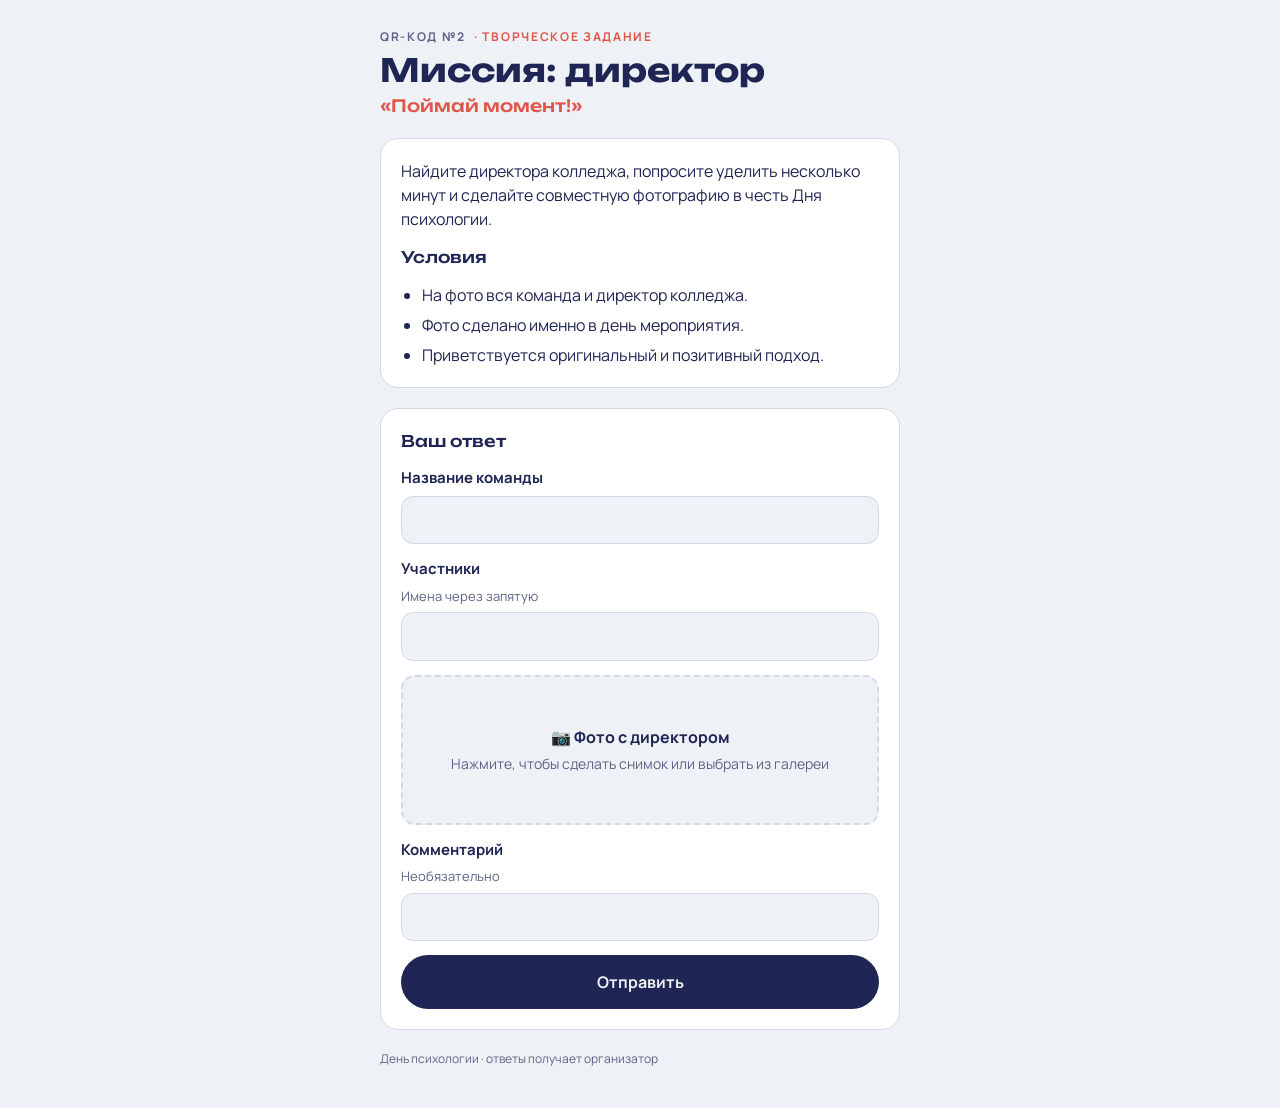
==== task2.html @ 3b7b5848 "Три задания с QR и отправкой ответов на почту Co-Authored-By: Claude Opus 5.5 <noreply@anthropic.com" ====
<!doctype html>
<html lang="ru">
<head>
<meta charset="utf-8">
<meta name="viewport" content="width=device-width, initial-scale=1, viewport-fit=cover">
<title>Миссия: директор</title>
<link rel="preconnect" href="https://fonts.googleapis.com">
<link rel="preconnect" href="https://fonts.gstatic.com" crossorigin>
<link rel="stylesheet" href="https://fonts.googleapis.com/css2?family=Unbounded:wght@500;700&family=Manrope:wght@400;500;700&display=swap">
<link rel="stylesheet" href="assets/style.css">
</head>
<body>
<main class="wrap">
  <header>
    <div class="eyebrow">QR-код №2 <span class="tag">· Творческое задание</span></div>
    <h1>Миссия: директор</h1>
    <p class="sub">«Поймай момент!»</p>
  </header>
  <section class="card">
    <p>Найдите директора колледжа, попросите уделить несколько минут и сделайте совместную фотографию в честь Дня психологии.</p>
    <h2>Условия</h2>
    <ul>
      <li>На фото вся команда и директор колледжа.</li>
      <li>Фото сделано именно в день мероприятия.</li>
      <li>Приветствуется оригинальный и позитивный подход.</li>
    </ul>
  </section>
  <form class="card" data-task="2" action="https://formsubmit.co/imash00012@gmail.com" method="POST" enctype="multipart/form-data" novalidate>
    <h2>Ваш ответ</h2>
    <input type="hidden" name="_subject" value="QR №2 · Миссия: директор">
    <input type="hidden" name="_captcha" value="false">
    <input type="hidden" name="_template" value="table">
    <input type="hidden" name="_next" value="">
    <input type="text" name="_honey" class="hp" tabindex="-1" autocomplete="off" aria-hidden="true">
    <input type="hidden" name="Задание" value="QR №2 · Миссия: директор">
    <label for="team">Название команды
      <input type="text" id="team" name="Команда" required data-msg="Напишите название команды." autocomplete="off">
    </label>
    <label for="members">Участники <small>Имена через запятую</small>
      <input type="text" id="members" name="Участники" autocomplete="off">
    </label>
    <div class="photo">
      <img hidden alt="">
      <div class="photo-hint">📷 Фото с директором<span>Нажмите, чтобы сделать снимок или выбрать из галереи</span></div>
      <input type="file" id="photo" name="attachment" accept="image/*" required data-msg="Добавьте фото с директором." aria-label="Фото с директором">
    </div>
    <p class="msg warn" id="date-warn" hidden>Похоже, это фото сделано не сегодня. По условиям нужен снимок, сделанный в день мероприятия.</p>
    <label for="comment">Комментарий <small>Необязательно</small>
      <input type="text" id="comment" name="Комментарий" autocomplete="off">
    </label>
    <p class="msg err" id="form-error" role="alert" hidden></p>
    <button class="btn" type="submit">Отправить</button>
  </form>
  <footer>День психологии · ответы получает организатор</footer>
</main>
<script src="assets/form.js"></script>
</body>
</html>
---- assets/style.css ----
/* Layout: one narrow phone column — task header, conditions, then the answer form */
:root{
  --paper:#eef1f5; --card:#ffffff; --ink:#1f2554; --muted:#5d6488; --accent:#e0564a; --line:#d5d9e4; --ok:#1f8a5b; --warn:#b5651d;
  --f-display:"Unbounded","Arial Black",system-ui,sans-serif;
  --f-body:"Manrope",system-ui,-apple-system,"Segoe UI",Roboto,sans-serif;
}
@media (prefers-color-scheme:dark){:root{
  --paper:#12152b; --card:#1b1f3b; --ink:#e9ebf7; --muted:#a3a8c9; --accent:#ff7a6e; --line:#2d3257; --ok:#4cc78e; --warn:#f0a35c; color-scheme:dark}}
*,*::before,*::after{box-sizing:border-box}
html,body{min-height:100%}
body{margin:0;background:var(--paper);color:var(--ink);font-family:var(--f-body);font-size:16px;line-height:1.5;
  padding-left:max(16px,env(safe-area-inset-left,0px));padding-right:max(16px,env(safe-area-inset-right,0px))}
[hidden]{display:none!important}
.wrap{max-width:520px;margin:0 auto;padding-block:28px 40px;display:flex;flex-direction:column;gap:20px}
.eyebrow{font-size:12px;letter-spacing:.14em;text-transform:uppercase;color:var(--muted);font-weight:700;display:flex;gap:8px;align-items:center;flex-wrap:wrap}
.tag{color:var(--accent)}
h1{font-family:var(--f-display);font-weight:700;font-size:clamp(24px,7.4vw,32px);line-height:1.15;margin:6px 0 4px;text-wrap:balance}
.sub{font-family:var(--f-display);font-weight:500;font-size:17px;margin:0;color:var(--accent)}
p{margin:0}
.lead{color:var(--muted)}
.card{background:var(--card);border:1.5px solid var(--line);border-radius:18px;padding:20px;display:flex;flex-direction:column;gap:14px}
.card h2{font-family:var(--f-display);font-weight:500;font-size:16px;margin:0}
.quote{font-family:var(--f-display);font-weight:500;font-size:clamp(18px,5.2vw,21px);line-height:1.4;margin:0;text-wrap:balance}
ol,ul{margin:0;padding-left:1.3em;display:flex;flex-direction:column;gap:6px}
label{display:flex;flex-direction:column;gap:6px;font-weight:700;font-size:15px}
label small{font-weight:400;color:var(--muted);font-size:13px}
input[type=text],textarea{font:inherit;font-weight:400;color:var(--ink);background:var(--paper);border:1.5px solid var(--line);border-radius:12px;padding:12px 14px;width:100%}
textarea{min-height:110px;resize:vertical}
input:focus,textarea:focus{outline:none;border-color:var(--ink)}
.photo{position:relative;display:flex;flex-direction:column;align-items:center;justify-content:center;gap:6px;min-height:150px;
  border:2px dashed var(--line);border-radius:14px;background:var(--paper);cursor:pointer;text-align:center;padding:16px;font-weight:700}
.photo:focus-within{border-color:var(--ink)}
.photo input{position:absolute;inset:0;opacity:0;cursor:pointer;width:100%}
.photo img{max-width:100%;max-height:320px;border-radius:10px}
.photo-hint{display:flex;flex-direction:column;gap:4px;align-items:center}
.photo span{color:var(--muted);font-weight:400;font-size:14px}
.btn{all:unset;box-sizing:border-box;cursor:pointer;padding:15px 20px;border-radius:999px;font-weight:700;font-size:16px;text-align:center;background:var(--ink);color:var(--paper)}
.btn:focus-visible{outline:3px solid var(--accent);outline-offset:2px}
.btn[disabled]{opacity:.6;cursor:wait}
.msg{font-size:14px;padding:10px 12px;border-radius:10px;border:1.5px solid currentColor}
.msg.err{color:var(--accent)}
.msg.warn{color:var(--warn)}
.memes{display:grid;grid-template-columns:repeat(2,minmax(0,1fr));gap:10px}
@media (min-width:480px){.memes{grid-template-columns:repeat(3,minmax(0,1fr))}}
.meme{position:relative;display:block;border-radius:12px;overflow:hidden;border:3px solid transparent;cursor:pointer;aspect-ratio:1/1;background:var(--paper)}
.meme img{width:100%;height:100%;object-fit:cover;display:block}
.meme input{position:absolute;opacity:0;pointer-events:none}
.meme b{position:absolute;left:6px;top:6px;background:var(--card);color:var(--ink);border-radius:999px;font-size:12px;padding:2px 9px}
.meme:has(input:checked){border-color:var(--accent)}
.meme:has(input:checked) b{background:var(--accent);color:#fff}
.meme:has(input:focus-visible){outline:3px solid var(--ink);outline-offset:2px}
.hp{position:absolute;left:-9999px}
footer{font-size:12px;color:var(--muted)}
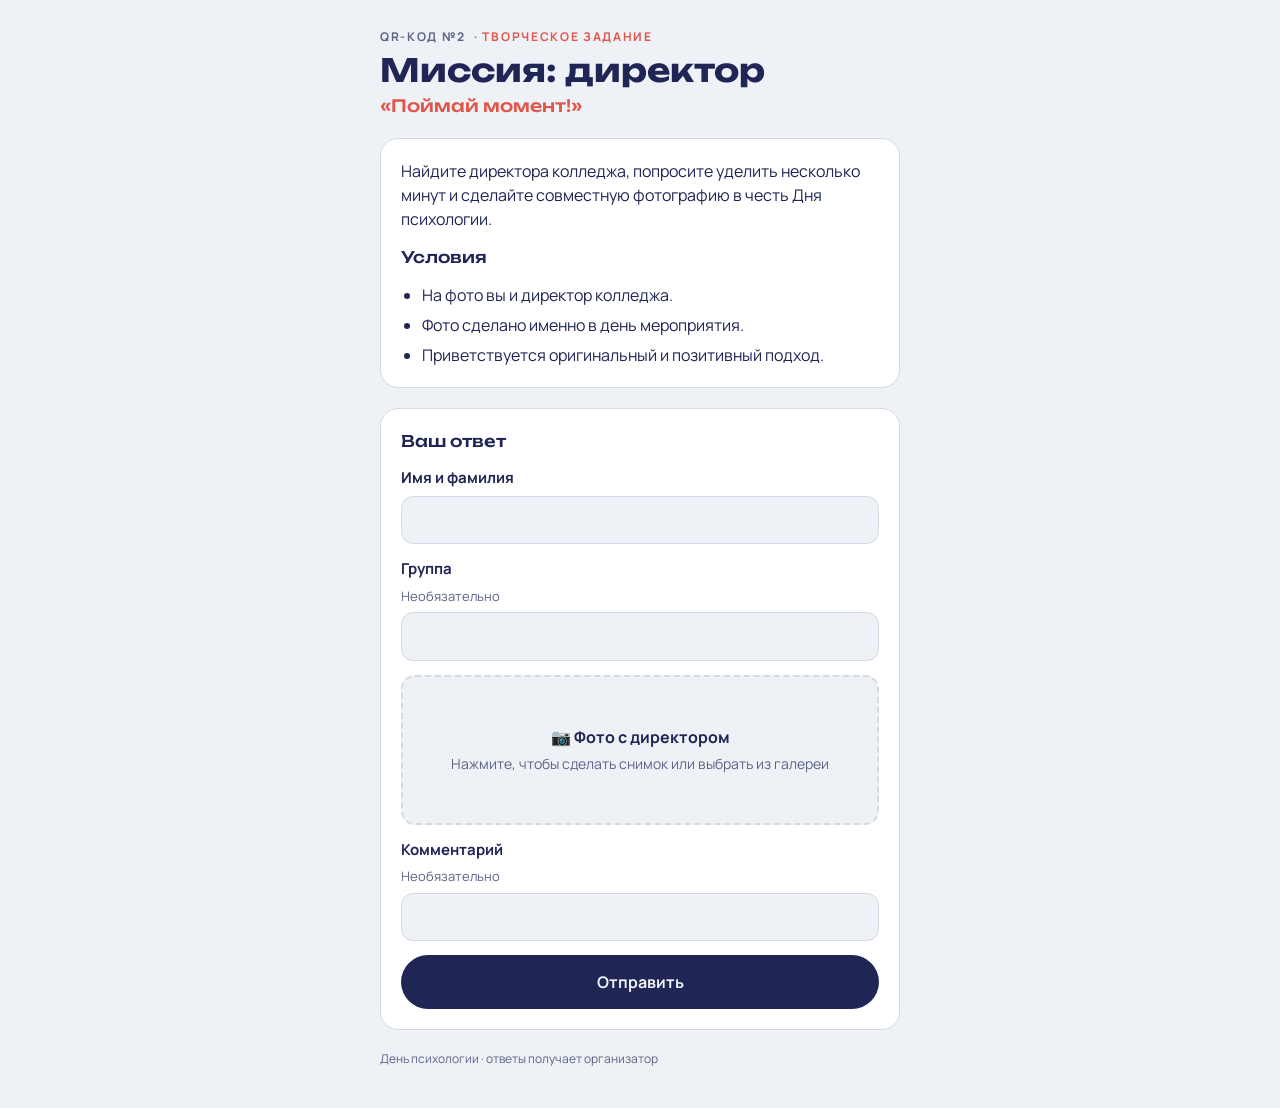
==== commit fec42eb2: "Задания индивидуальные: имя вместо команды Co-Authored-By: Claude Opus 5.5 <noreply@anthropic.com> C" ====
--- a/task2.html
+++ b/task2.html
@@ -20,7 +20,7 @@
     <p>Найдите директора колледжа, попросите уделить несколько минут и сделайте совместную фотографию в честь Дня психологии.</p>
     <h2>Условия</h2>
     <ul>
-      <li>На фото вся команда и директор колледжа.</li>
+      <li>На фото вы и директор колледжа.</li>
       <li>Фото сделано именно в день мероприятия.</li>
       <li>Приветствуется оригинальный и позитивный подход.</li>
     </ul>
@@ -33,11 +33,11 @@
     <input type="hidden" name="_next" value="">
     <input type="text" name="_honey" class="hp" tabindex="-1" autocomplete="off" aria-hidden="true">
     <input type="hidden" name="Задание" value="QR №2 · Миссия: директор">
-    <label for="team">Название команды
-      <input type="text" id="team" name="Команда" required data-msg="Напишите название команды." autocomplete="off">
+    <label for="name">Имя и фамилия
+      <input type="text" id="name" name="Имя и фамилия" required data-msg="Напишите имя и фамилию." autocomplete="name">
     </label>
-    <label for="members">Участники <small>Имена через запятую</small>
-      <input type="text" id="members" name="Участники" autocomplete="off">
+    <label for="group">Группа <small>Необязательно</small>
+      <input type="text" id="group" name="Группа" autocomplete="off">
     </label>
     <div class="photo">
       <img hidden alt="">
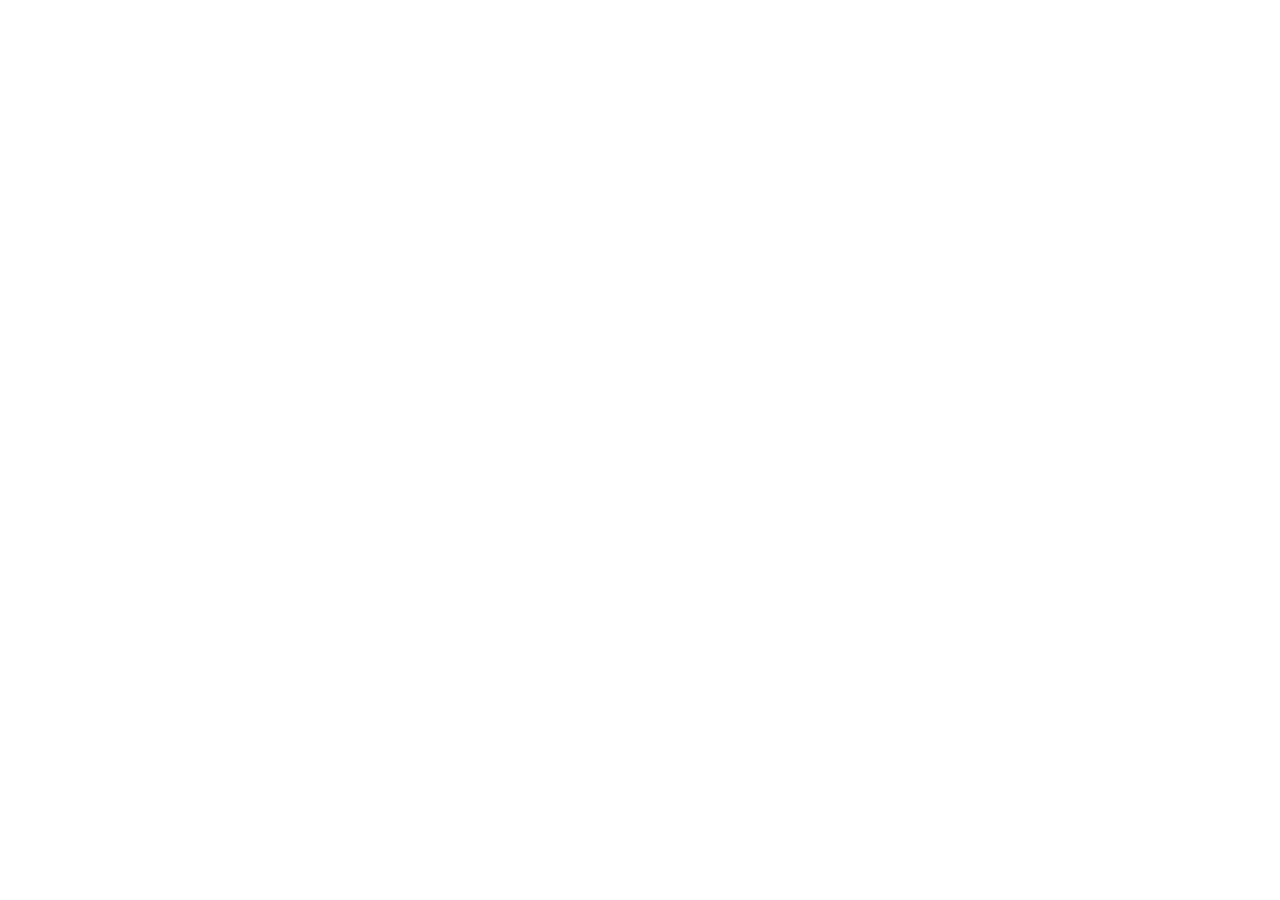
==== commit 2e0a482d: "QR №2 и №3 ведут на Google Формы Co-Authored-By: Claude Opus 5.5 <noreply@anthropic.com> Claude-Sess" ====
--- a/task2.html
+++ b/task2.html
@@ -4,55 +4,18 @@
 <meta charset="utf-8">
 <meta name="viewport" content="width=device-width, initial-scale=1, viewport-fit=cover">
 <title>Миссия: директор</title>
-<link rel="preconnect" href="https://fonts.googleapis.com">
-<link rel="preconnect" href="https://fonts.gstatic.com" crossorigin>
-<link rel="stylesheet" href="https://fonts.googleapis.com/css2?family=Unbounded:wght@500;700&family=Manrope:wght@400;500;700&display=swap">
-<link rel="stylesheet" href="assets/style.css">
+<meta http-equiv="refresh" content="0; url=https://docs.google.com/forms/d/e/1FAIpQLSfrhTayJQcLRTsjrTxE_tHuX6-ONGVRXPSBIgMojKCMZmQYsA/viewform">
+<link rel="stylesheet" href="assets/style.css?v=3">
+<script>location.replace('https://docs.google.com/forms/d/e/1FAIpQLSfrhTayJQcLRTsjrTxE_tHuX6-ONGVRXPSBIgMojKCMZmQYsA/viewform');</script>
 </head>
 <body>
 <main class="wrap">
-  <header>
-    <div class="eyebrow">QR-код №2 <span class="tag">· Творческое задание</span></div>
+  <section class="card" style="margin-top:8vh">
+    <div class="eyebrow">День психологии</div>
     <h1>Миссия: директор</h1>
-    <p class="sub">«Поймай момент!»</p>
-  </header>
-  <section class="card">
-    <p>Найдите директора колледжа, попросите уделить несколько минут и сделайте совместную фотографию в честь Дня психологии.</p>
-    <h2>Условия</h2>
-    <ul>
-      <li>На фото вы и директор колледжа.</li>
-      <li>Фото сделано именно в день мероприятия.</li>
-      <li>Приветствуется оригинальный и позитивный подход.</li>
-    </ul>
+    <p class="lead">Открываем задание…</p>
+    <a class="btn" href="https://docs.google.com/forms/d/e/1FAIpQLSfrhTayJQcLRTsjrTxE_tHuX6-ONGVRXPSBIgMojKCMZmQYsA/viewform">Открыть задание</a>
   </section>
-  <form class="card" data-task="2" action="https://formsubmit.co/imash00012@gmail.com" method="POST" enctype="multipart/form-data" novalidate>
-    <h2>Ваш ответ</h2>
-    <input type="hidden" name="_subject" value="QR №2 · Миссия: директор">
-    <input type="hidden" name="_captcha" value="false">
-    <input type="hidden" name="_template" value="table">
-    <input type="hidden" name="_next" value="">
-    <input type="text" name="_honey" class="hp" tabindex="-1" autocomplete="off" aria-hidden="true">
-    <input type="hidden" name="Задание" value="QR №2 · Миссия: директор">
-    <label for="name">Имя и фамилия
-      <input type="text" id="name" name="Имя и фамилия" required data-msg="Напишите имя и фамилию." autocomplete="name">
-    </label>
-    <label for="group">Группа <small>Необязательно</small>
-      <input type="text" id="group" name="Группа" autocomplete="off">
-    </label>
-    <div class="photo">
-      <img hidden alt="">
-      <div class="photo-hint">📷 Фото с директором<span>Нажмите, чтобы сделать снимок или выбрать из галереи</span></div>
-      <input type="file" id="photo" name="attachment" accept="image/*" required data-msg="Добавьте фото с директором." aria-label="Фото с директором">
-    </div>
-    <p class="msg warn" id="date-warn" hidden>Похоже, это фото сделано не сегодня. По условиям нужен снимок, сделанный в день мероприятия.</p>
-    <label for="comment">Комментарий <small>Необязательно</small>
-      <input type="text" id="comment" name="Комментарий" autocomplete="off">
-    </label>
-    <p class="msg err" id="form-error" role="alert" hidden></p>
-    <button class="btn" type="submit">Отправить</button>
-  </form>
-  <footer>День психологии · ответы получает организатор</footer>
 </main>
-<script src="assets/form.js"></script>
 </body>
 </html>
